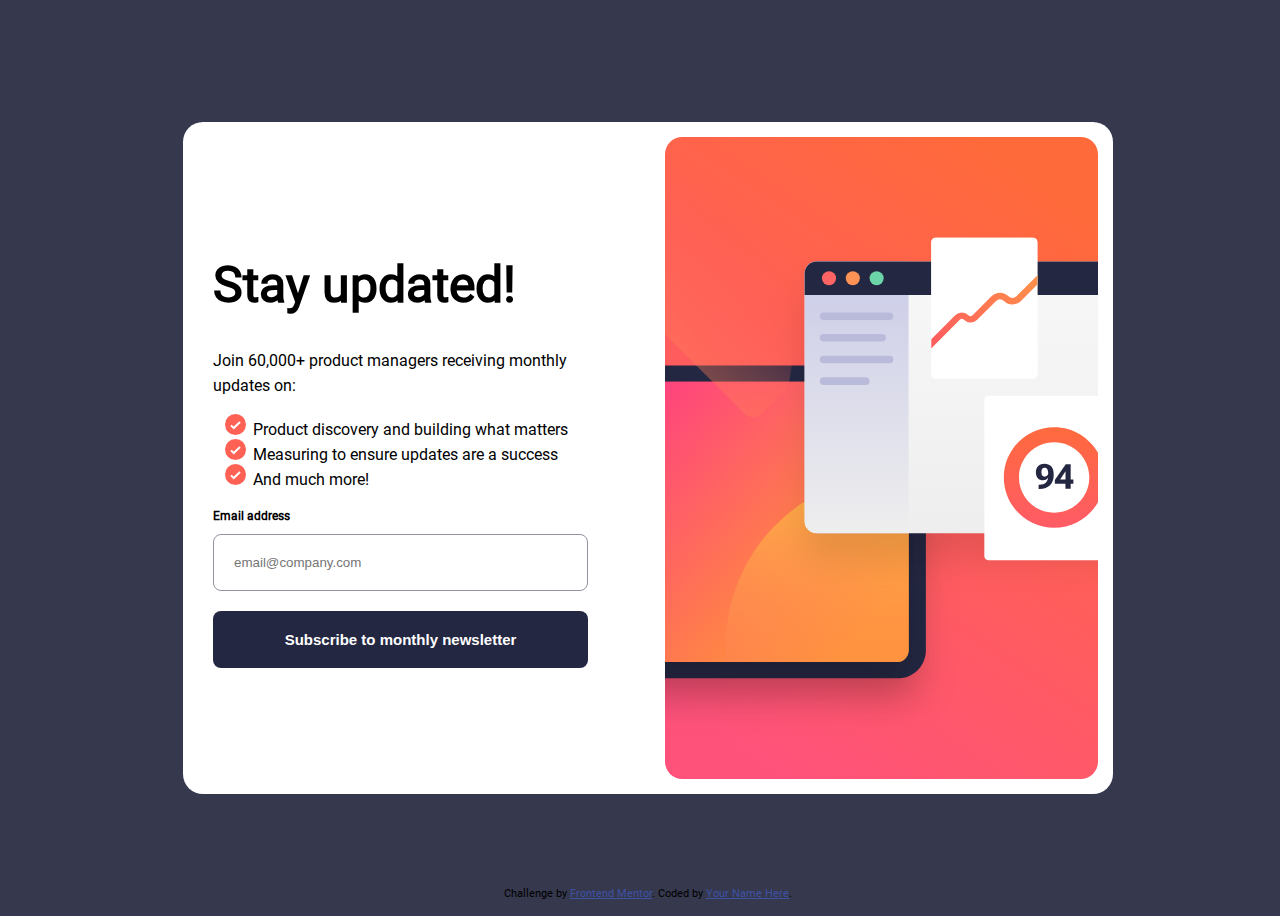
==== index.html @ a9bf002f "first commit" ====
<!DOCTYPE html>
<html lang="en">
  <head>
    <meta charset="UTF-8" />
    <meta name="viewport" content="width=device-width, initial-scale=1.0" />
    <!-- displays site properly based on user's device -->
    <link rel="stylesheet" href="styles.css" />
    <link
      rel="icon"
      type="image/png"
      sizes="32x32"
      href="./assets/images/favicon-32x32.png"
    />

    <title>
      Frontend Mentor | Newsletter sign-up form with success message
    </title>
  </head>
  <body>
    <main class="visible">
      <img
        id="hero"
        src="./assets/images/illustration-sign-up-mobile.svg"
        alt=""
      />
      <div class="card">
        <form action="#">
          <h1>Stay updated!</h1>
          <p>Join 60,000+ product managers receiving monthly updates on:</p>
          <ul>
            <li>Product discovery and building what matters</li>
            <li>Measuring to ensure updates are a success</li>
            <li>And much more!</li>
          </ul>
          <label for="email">Email address</label>
          <input
            type="email"
            name="email"
            id="email"
            placeholder="email@company.com"
          />
          <button>Subscribe to monthly newsletter</button>
        </form>
        <!-- Sign-up form end -->
      </div>
    </main>

    <div class="success visible invisible">
      <div class="wraper">
        <svg
          xmlns="http://www.w3.org/2000/svg"
          width="64"
          height="64"
          viewBox="0 0 64 64"
        >
          <defs>
            <linearGradient id="a" x1="100%" x2="0%" y1="0%" y2="100%">
              <stop offset="0%" stop-color="#FF6A3A" />
              <stop offset="100%" stop-color="#FF527B" />
            </linearGradient>
          </defs>
          <g fill="none">
            <circle cx="32" cy="32" r="32" fill="url(#a)" />
            <path
              stroke="#FFF"
              stroke-width="4"
              d="m18.286 34.686 8.334 7.98 19.094-18.285"
            />
          </g>
        </svg>
        <h1>Thanks for subscribing!</h1>
        <p>
          A confirmation email has been sent to
          <strong>ash@loremcompany.com</strong>. Please open it and click the
          button inside to confirm your subscription.
        </p>
      </div>
      <button>Dismiss message</button>
    </div>

    <footer class="attribution">
      Challenge by
      <a href="https://www.frontendmentor.io?ref=challenge" target="_blank"
        >Frontend Mentor</a
      >. Coded by <a href="#">Your Name Here</a>.
    </footer>
    <script src="./script.js"></script>
  </body>
</html>
---- styles.css ----
:root {
  font-size: 62.5%;
  /*Colors*/
  /* Primary*/
  --tomato: hsl(4, 100%, 67%);

  /*Neutral*/
  --dark-slate-grey: hsl(234, 29%, 20%);
  --charcoal-grey: hsl(235, 18%, 26%);
  --grey: hsl(231, 7%, 60%);
  --white: hsl(0, 0%, 100%);
  box-sizing: border-box;
  overflow: hidden;
}

*,
*::before,
*::after {
  box-sizing: border-box;
}

html {
  -moz-text-size-adjust: none;
  -webkit-text-size-adjust: none;
  text-size-adjust: none;
}
@font-face {
  font-family: "Roboto";
  src: url(./assets/fonts/Roboto-Regular.ttf);
}
body {
  height: 100dvh;
  width: 100dvw;
  font-family: "Roboto";
  background-color: var(--charcoal-grey);
  font-size: 1.6rem;
  font-weight: 400;
  display: flex;
  flex-direction: column;
  justify-content: center;
  align-items: center;
}
main {
  top: 50px;
  width: 100%;
  max-width: 425px;
  min-width: 375px;
  background-color: var(--white);
}

.card {
  max-width: 450px;
  min-width: 375px;
}
#hero {
  width: 100%;
}

form {
  padding: 1rem 2rem;
  margin: 1.5rem 0 3rem;
}

h1 {
  font-size: 4rem;
  font-weight: 700;
}
p {
  font-weight: 500;
  line-height: 2.5rem;
}
ul {
  list-style-image: url("./assets/images/icon-list.svg");
}

label {
  font-size: 1.2rem;
  font-weight: 700;
}
#email {
  width: 100%;
  max-width: 375px;
  padding: 2rem;
  margin: 1rem 0;
  border-radius: 8px;
  border: 1px solid var(--grey);
  display: block;
}
button {
  max-width: 375px;
  width: 100%;
  padding: 2rem;
  margin: 1rem 0;
  border-radius: 8px;
  border: none;
  color: var(--white);
  background-color: var(--dark-slate-grey);
  font-weight: 700;
  font-size: 1.5rem;
}

button:hover {
  cursor: pointer;
  background-color: var(--tomato);
}

.danger {
  color: red;
  font-weight: 700;
  font-size: 1.2rem;
}
.error {
  border: 2px solid red;
  color: red;
  background-color: rgba(255, 0, 0, 0.1);
}

.success {
  height: fit-content;
  background-color: var(--white);

  padding: 2.5rem;
  max-width: 500px;
  margin: auto;
  border-radius: 25px;
  padding: 2.5rem;
  display: flex;
  flex-direction: column;
  justify-content: space-evenly;
  align-items: center;
}

.invisible {
  display: none;
}

.attribution {
  position: absolute;
  bottom: 0;
  font-size: 11px;
  text-align: center;
}
.attribution a {
  color: hsl(228, 45%, 44%);
}

@media screen and (min-width: 768px) {
  main {
    display: flex;
    flex-direction: row-reverse;
    border-radius: 20px;
    max-width: 930px;
    justify-content: space-evenly;
  }
  .card {
    display: flex;
    flex-direction: column;
    justify-content: space-evenly;
    margin: 1rem;
    width: auto;
    max-width: unset;
    min-width: unset;
  }
  h1 {
    font-size: 5rem;
  }
  #hero {
    margin: 1.5rem;
    width: 50%;
  }
}
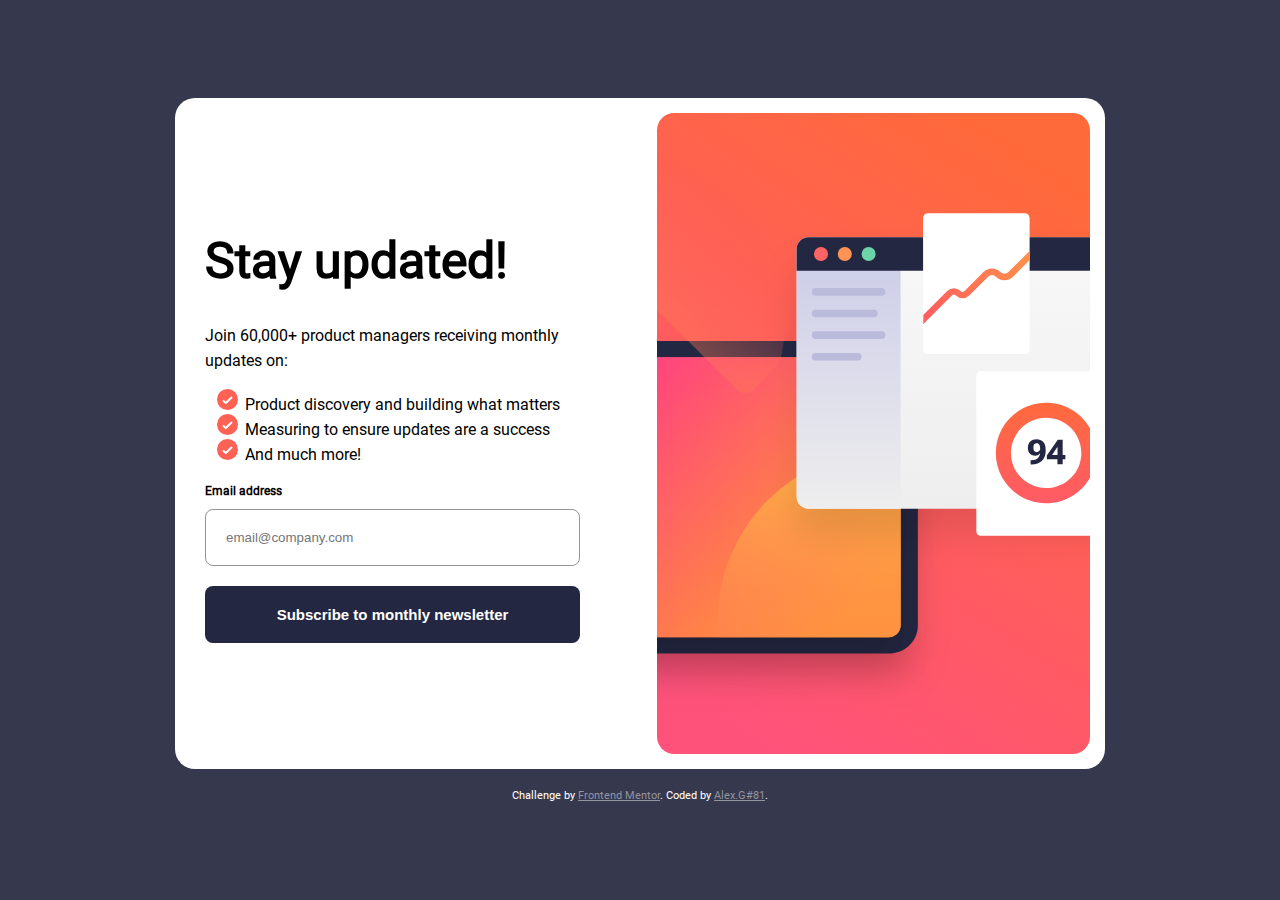
==== commit 31684293: "resizing and onload JS updated" ====
--- a/index.html
+++ b/index.html
@@ -20,7 +20,7 @@
     <main class="visible">
       <img
         id="hero"
-        src="./assets/images/illustration-sign-up-mobile.svg"
+        src="./assets/images/illustration-sign-up-desktop.svg"
         alt=""
       />
       <div class="card">
@@ -38,6 +38,7 @@
             name="email"
             id="email"
             placeholder="email@company.com"
+            autocomplete="email"
           />
           <button>Subscribe to monthly newsletter</button>
         </form>
@@ -82,7 +83,7 @@
       Challenge by
       <a href="https://www.frontendmentor.io?ref=challenge" target="_blank"
         >Frontend Mentor</a
-      >. Coded by <a href="#">Your Name Here</a>.
+      >. Coded by <a href="#">Alex.G#81</a>.
     </footer>
     <script src="./script.js"></script>
   </body>
--- a/styles.css
+++ b/styles.css
@@ -26,10 +26,11 @@
 }
 @font-face {
   font-family: "Roboto";
-  src: url(./assets/fonts/Roboto-Regular.ttf);
+  src: url("./assets/fonts/Roboto-Regular.ttf");
 }
 body {
-  height: 100dvh;
+  margin: 0;
+  min-height: 100vh;
   width: 100dvw;
   font-family: "Roboto";
   background-color: var(--charcoal-grey);
@@ -41,7 +42,6 @@
   align-items: center;
 }
 main {
-  top: 50px;
   width: 100%;
   max-width: 425px;
   min-width: 375px;
@@ -135,13 +135,13 @@
 }
 
 .attribution {
-  position: absolute;
-  bottom: 0;
+  margin-top: 2rem;
   font-size: 11px;
   text-align: center;
+  color: var(--white);
 }
 .attribution a {
-  color: hsl(228, 45%, 44%);
+  color: var(--grey);
 }
 
 @media screen and (min-width: 768px) {
